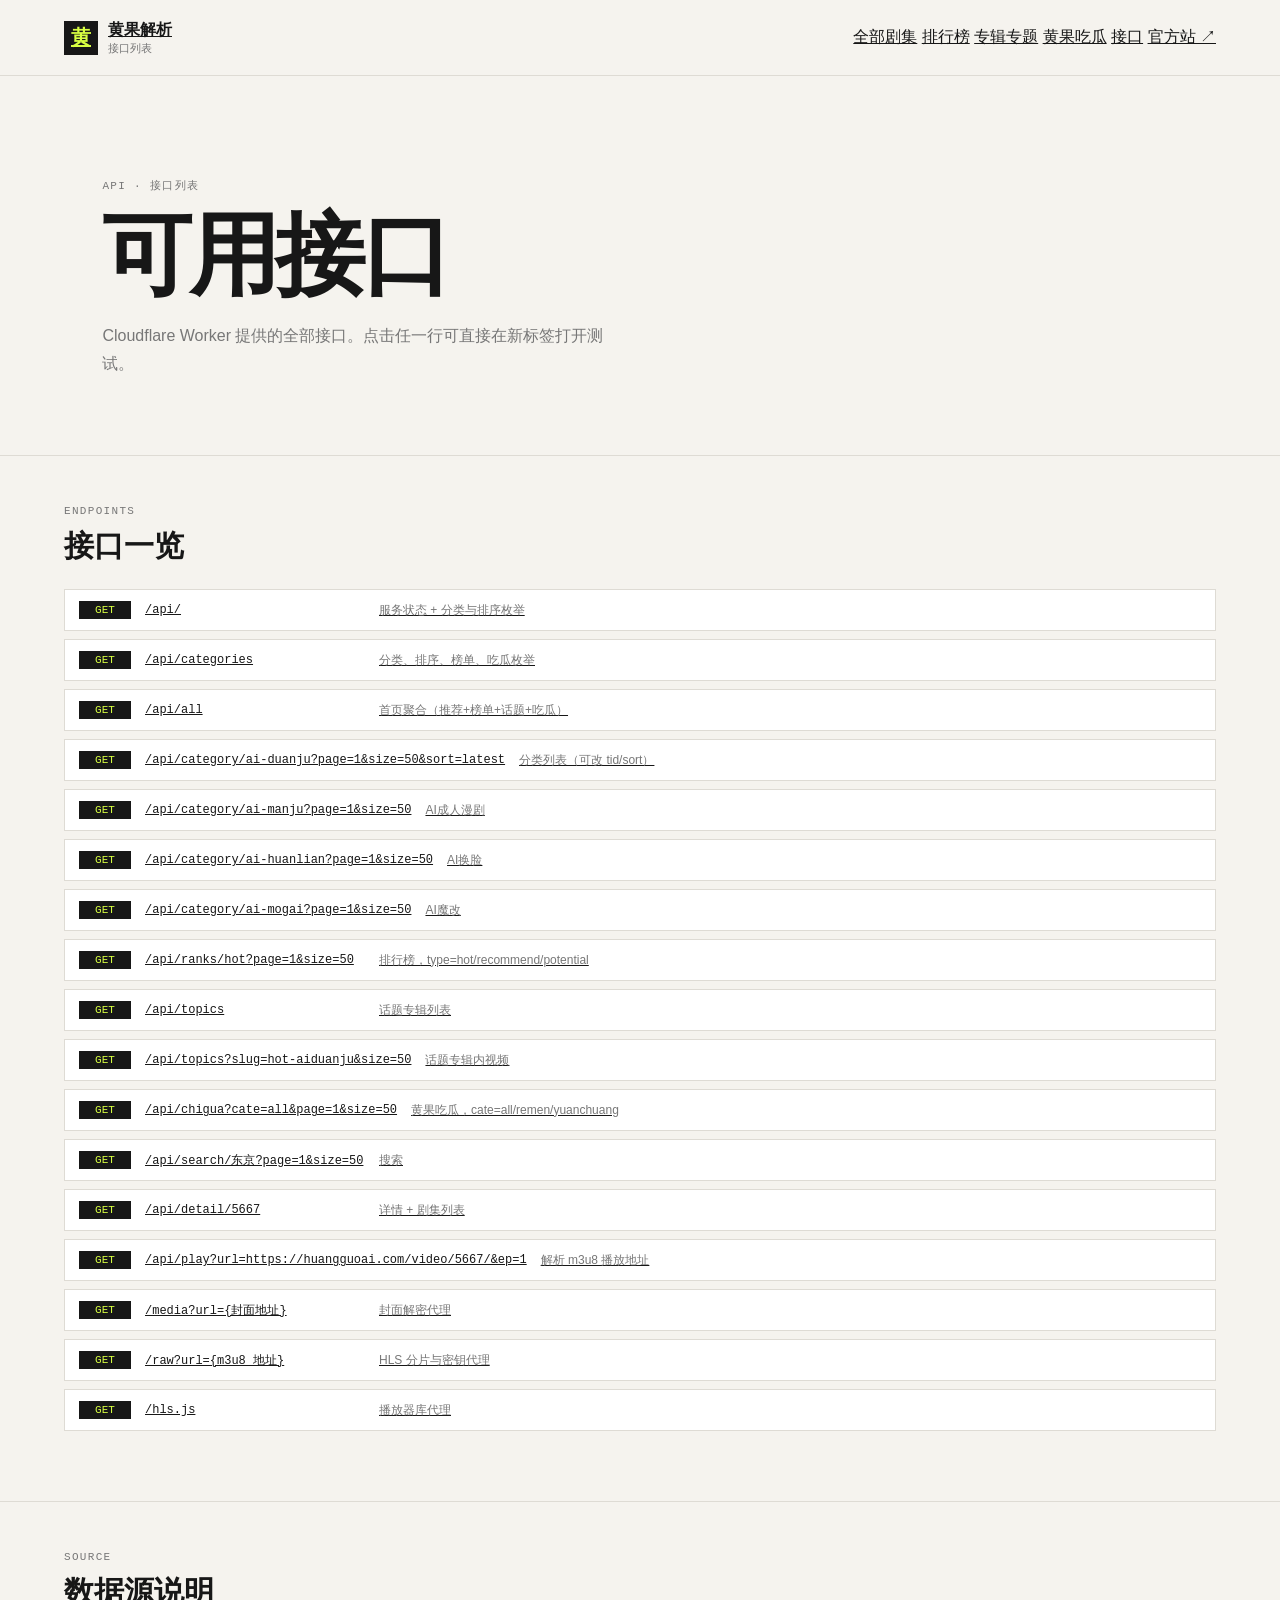
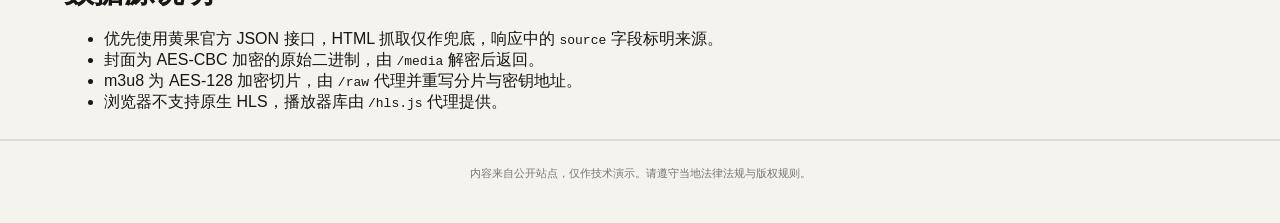
==== api.html @ 6e8de3b2 "feat: separate pages for ranks, topics, chigua and api list" ====
<!doctype html>
<html lang="zh-CN">
<head>
<meta charset="UTF-8">
<meta name="viewport" content="width=device-width,initial-scale=1">
<title>接口列表 · 黄果解析</title>
<link rel="stylesheet" href="style.css">
</head>
<body>
<header class="topbar">
  <div class="brand"><a class="mark" href="index.html">黄</a><div><a class="home-link" href="index.html"><strong>黄果解析</strong></a><small>接口列表</small></div></div>
  <nav class="top-nav">
    <a href="index.html">全部剧集</a>
    <a href="ranks.html">排行榜</a>
    <a href="topics.html">专辑专题</a>
    <a href="chigua.html">黄果吃瓜</a>
    <a class="active" href="api.html">接口</a>
    <a href="https://huangguoai.com" target="_blank" rel="noreferrer">官方站 ↗</a>
  </nav>
</header>

<main>
  <section class="hero compact">
    <div class="eyebrow">API · 接口列表</div>
    <h1>可用接口</h1>
    <p>Cloudflare Worker 提供的全部接口。点击任一行可直接在新标签打开测试。</p>
  </section>

  <section class="panel">
    <div class="panel-head"><div><span class="section-label">ENDPOINTS</span><h2>接口一览</h2></div></div>
    <div class="api-list" id="api-list"></div>
  </section>

  <section class="panel">
    <div class="panel-head"><div><span class="section-label">SOURCE</span><h2>数据源说明</h2></div></div>
    <ul class="notes">
      <li>优先使用黄果官方 JSON 接口，HTML 抓取仅作兜底，响应中的 <code>source</code> 字段标明来源。</li>
      <li>封面为 AES-CBC 加密的原始二进制，由 <code>/media</code> 解密后返回。</li>
      <li>m3u8 为 AES-128 加密切片，由 <code>/raw</code> 代理并重写分片与密钥地址。</li>
      <li>浏览器不支持原生 HLS，播放器库由 <code>/hls.js</code> 代理提供。</li>
    </ul>
  </section>
</main>

<footer>内容来自公开站点，仅作技术演示。请遵守当地法律法规与版权规则。</footer>

<script src="app.js"></script>
<script>
const API_DOCS = [
  ['GET', '/api/', '服务状态 + 分类与排序枚举'],
  ['GET', '/api/categories', '分类、排序、榜单、吃瓜枚举'],
  ['GET', '/api/all', '首页聚合（推荐+榜单+话题+吃瓜）'],
  ['GET', '/api/category/ai-duanju?page=1&size=50&sort=latest', '分类列表（可改 tid/sort）'],
  ['GET', '/api/category/ai-manju?page=1&size=50', 'AI成人漫剧'],
  ['GET', '/api/category/ai-huanlian?page=1&size=50', 'AI换脸'],
  ['GET', '/api/category/ai-mogai?page=1&size=50', 'AI魔改'],
  ['GET', '/api/ranks/hot?page=1&size=50', '排行榜，type=hot/recommend/potential'],
  ['GET', '/api/topics', '话题专辑列表'],
  ['GET', '/api/topics?slug=hot-aiduanju&size=50', '话题专辑内视频'],
  ['GET', '/api/chigua?cate=all&page=1&size=50', '黄果吃瓜，cate=all/remen/yuanchuang'],
  ['GET', '/api/search/东京?page=1&size=50', '搜索'],
  ['GET', '/api/detail/5667', '详情 + 剧集列表'],
  ['GET', '/api/play?url=https://huangguoai.com/video/5667/&ep=1', '解析 m3u8 播放地址'],
  ['GET', '/media?url={封面地址}', '封面解密代理'],
  ['GET', '/raw?url={m3u8 地址}', 'HLS 分片与密钥代理'],
  ['GET', '/hls.js', '播放器库代理']
];
const list = document.getElementById('api-list');
list.innerHTML = API_DOCS.map((d) => {
  const href = API_BASE + d[1].replace(/\{.*?\}/g, '').replace(/&size=50/g, '&size=50');
  return `<a class="api-row" href="${esc(href)}" target="_blank" rel="noreferrer"><span class="m">${d[0]}</span><code>${esc(d[1])}</code><span class="d">${esc(d[2])}</span></a>`;
}).join('');
</script>
</body>
</html>
---- style.css ----
:root{--ink:#171717;--muted:#777;--line:#dedbd4;--paper:#f5f3ee;--accent:#d8ff42;--red:#ec5a42}
*{box-sizing:border-box}
body{margin:0;background:var(--paper);color:var(--ink);font-family:Manrope,"PingFang SC","Microsoft YaHei",Arial,sans-serif}
a{color:inherit}
.topbar{height:76px;border-bottom:1px solid var(--line);display:flex;align-items:center;justify-content:space-between;padding:0 clamp(20px,5vw,72px);position:sticky;top:0;background:var(--paper);z-index:20}
.top-actions{display:flex;gap:18px}
.top-actions a{font-size:13px;text-decoration:none;border-bottom:1px solid}
.brand{display:flex;align-items:center;gap:10px}
.brand strong{display:block;font-size:16px}
.brand small{display:block;color:var(--muted);font:11px "DM Mono",monospace}
.mark{display:grid;place-items:center;width:34px;height:34px;background:var(--ink);color:var(--accent);font-weight:800;font-size:20px}
.hero{padding:clamp(50px,8vw,104px) clamp(20px,8vw,120px) 60px;border-bottom:1px solid var(--line)}
.eyebrow,.section-label{font:11px "DM Mono",monospace;letter-spacing:.12em;color:var(--muted);text-transform:uppercase}
.hero h1{font-size:clamp(42px,7vw,96px);line-height:.94;letter-spacing:-.04em;margin:20px 0 24px;max-width:800px}
.hero h1 em{font-style:normal;color:#a4b900}
.hero p{color:var(--muted);max-width:520px;line-height:1.8}
.hero form{display:flex;max-width:650px;margin-top:34px}
.hero input{min-width:0;flex:1;background:#fff;border:1px solid var(--ink);border-right:0;padding:17px 20px;font-size:15px;outline:none}
.hero form button{background:var(--ink);color:#fff;border:0;padding:0 28px;font-weight:700;cursor:pointer}
.quick{display:flex;gap:8px;margin-top:16px;flex-wrap:wrap}
.quick button{border:1px solid var(--line);background:transparent;padding:8px 13px;color:var(--muted);cursor:pointer;font-size:12px}
.quick button:hover{background:var(--ink);color:#fff;border-color:var(--ink)}
.section-nav{display:flex;gap:8px;flex-wrap:wrap;padding:20px clamp(20px,5vw,72px);border-bottom:1px solid var(--line);position:sticky;top:76px;background:var(--paper);z-index:19}
.section-nav a{font-size:12px;text-decoration:none;border:1px solid var(--line);padding:7px 12px;color:var(--muted)}
.section-nav a:hover{background:var(--accent);color:var(--ink);border-color:var(--ink)}
.panel{padding:44px clamp(20px,5vw,72px) 10px;border-bottom:1px solid var(--line)}
.panel-head{display:flex;justify-content:space-between;gap:24px;align-items:end;flex-wrap:wrap}
.panel-head h2{font-size:30px;margin:8px 0 0}
.chips{display:flex;flex-wrap:wrap;gap:6px}
.chips.sub{margin:16px 0 0}
.chips button{border:1px solid var(--line);background:transparent;padding:8px 13px;color:var(--muted);cursor:pointer;font-size:12px}
.chips button:hover{background:#eae7e0}
.chips button.active{background:var(--ink);color:#fff;border-color:var(--ink)}
.status{padding:18px 0 4px;color:var(--muted);font:11px "DM Mono",monospace}
.grid{padding:18px 0 56px;display:grid;grid-template-columns:repeat(auto-fill,minmax(170px,1fr));gap:24px}
.grid.mini{padding:22px 0 0;grid-template-columns:repeat(auto-fill,minmax(130px,1fr))}
.card{cursor:pointer}
.cover{position:relative;aspect-ratio:3/4;background:#dedbd4;overflow:hidden;display:grid;place-items:center;color:#888;font-size:26px;font-weight:800}
.cover img{width:100%;height:100%;object-fit:cover}
.score{position:absolute;left:8px;top:8px;background:var(--ink);color:var(--accent);font-style:normal;font-size:11px;padding:3px 7px;font-weight:700}
.card-body h3{font-size:14px;margin:13px 0 5px;line-height:1.4}
.card-body p{margin:0;color:var(--muted);font-size:11px;line-height:1.5}
.empty,.loading,.error{padding:42px 0;color:var(--muted)}
.pager{display:flex;align-items:center;gap:14px;padding:0 0 48px;font-size:12px;color:var(--muted)}
.pager button{border:1px solid var(--line);background:#fff;padding:9px 16px;cursor:pointer}
.pager button:disabled{opacity:.4;cursor:not-allowed}
.api-list{padding:22px 0 60px;display:grid;gap:8px}
.api-row{display:grid;grid-template-columns:52px minmax(220px,auto) 1fr;gap:14px;align-items:center;border:1px solid var(--line);background:#fff;padding:11px 14px;font-size:12px}
.api-row .m{font:11px "DM Mono",monospace;background:var(--ink);color:var(--accent);text-align:center;padding:3px 0}
.api-row code{font:12px "DM Mono",monospace;word-break:break-all}
.api-row .d{color:var(--muted)}
.tags{display:flex;gap:6px;flex-wrap:wrap;margin-top:10px}
.tags span{border:1px solid var(--line);font-size:11px;padding:3px 8px;color:var(--muted)}
dialog{border:0;padding:0;width:min(760px,calc(100% - 30px));max-height:88vh;overflow:auto;background:var(--paper);color:var(--ink);box-shadow:0 20px 80px #0003}
dialog::backdrop{background:#0006}
.close{position:sticky;float:right;margin:12px 14px 0 0;border:0;background:transparent;font-size:28px;cursor:pointer;z-index:2}
#detail-content{padding:36px}
.detail-head{display:flex;gap:24px;padding:15px 0 28px;border-bottom:1px solid var(--line)}
.detail-head img{width:120px;height:160px;object-fit:cover;flex:none}
.detail-head h2{font-size:26px;margin:12px 0 8px}
.detail-head p{color:var(--muted);line-height:1.7;margin:0}
.episodes{display:flex;flex-wrap:wrap;gap:8px;padding:24px 0}
.episodes button{border:1px solid var(--line);background:#fff;padding:10px 15px;cursor:pointer}
.episodes button:hover{background:var(--accent);border-color:var(--ink)}
video{width:100%;max-height:420px;background:#000}
.source{display:block;color:var(--muted);font-size:11px;margin-top:10px}
footer{text-align:center;border-top:1px solid var(--line);padding:25px;color:var(--muted);font-size:11px}
@media(max-width:760px){
  .panel-head{display:block}
  .chips{margin-top:16px}
  .hero h1{font-size:52px}
  .grid{grid-template-columns:repeat(2,1fr);gap:16px}
  .section-nav{top:0;position:static}
  .topbar{position:static}
  .detail-head h2{font-size:20px}
  .api-row{grid-template-columns:46px 1fr;row-gap:6px}
  .api-row .d{grid-column:1/-1}
}
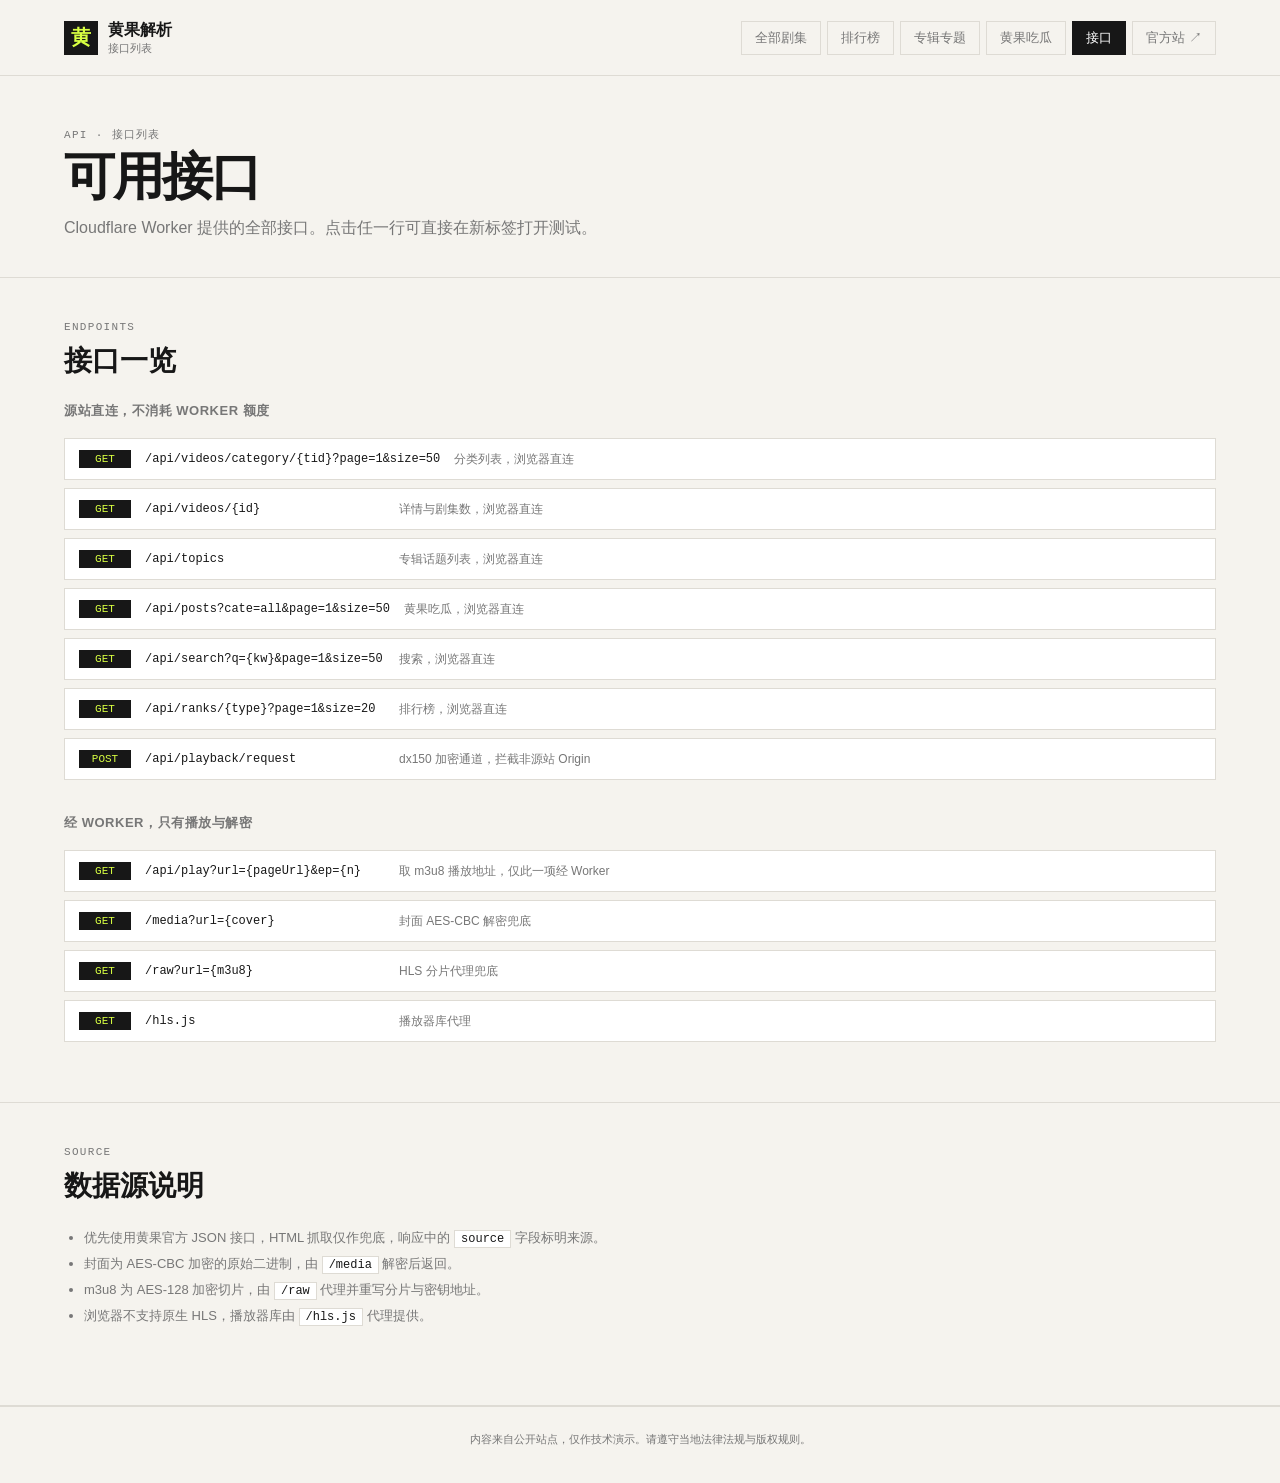
==== commit 11b1c317: "docs: rewrite api page to reflect browser-direct architecture" ====
--- a/api.html
+++ b/api.html
@@ -46,30 +46,32 @@
 
 <script src="app.js"></script>
 <script>
-const API_DOCS = [
-  ['GET', '/api/', '服务状态 + 分类与排序枚举'],
-  ['GET', '/api/categories', '分类、排序、榜单、吃瓜枚举'],
-  ['GET', '/api/all', '首页聚合（推荐+榜单+话题+吃瓜）'],
-  ['GET', '/api/category/ai-duanju?page=1&size=50&sort=latest', '分类列表（可改 tid/sort）'],
-  ['GET', '/api/category/ai-manju?page=1&size=50', 'AI成人漫剧'],
-  ['GET', '/api/category/ai-huanlian?page=1&size=50', 'AI换脸'],
-  ['GET', '/api/category/ai-mogai?page=1&size=50', 'AI魔改'],
-  ['GET', '/api/ranks/hot?page=1&size=50', '排行榜，type=hot/recommend/potential'],
-  ['GET', '/api/topics', '话题专辑列表'],
-  ['GET', '/api/topics?slug=hot-aiduanju&size=50', '话题专辑内视频'],
-  ['GET', '/api/chigua?cate=all&page=1&size=50', '黄果吃瓜，cate=all/remen/yuanchuang'],
-  ['GET', '/api/search/东京?page=1&size=50', '搜索'],
-  ['GET', '/api/detail/5667', '详情 + 剧集列表'],
-  ['GET', '/api/play?url=https://huangguoai.com/video/5667/&ep=1', '解析 m3u8 播放地址'],
-  ['GET', '/media?url={封面地址}', '封面解密代理'],
-  ['GET', '/raw?url={m3u8 地址}', 'HLS 分片与密钥代理'],
-  ['GET', '/hls.js', '播放器库代理']
+const SOURCE_DOCS = [
+  ["GET", "/api/videos/category/{tid}?page=1&size=50", "\u5206\u7c7b\u5217\u8868\uff0c\u6d4f\u89c8\u5668\u76f4\u8fde"],
+  ["GET", "/api/videos/{id}", "\u8be6\u60c5\u4e0e\u5267\u96c6\u6570\uff0c\u6d4f\u89c8\u5668\u76f4\u8fde"],
+  ["GET", "/api/topics", "\u4e13\u8f91\u8bdd\u9898\u5217\u8868\uff0c\u6d4f\u89c8\u5668\u76f4\u8fde"],
+  ["GET", "/api/posts?cate=all&page=1&size=50", "\u9ec4\u679c\u5403\u74dc\uff0c\u6d4f\u89c8\u5668\u76f4\u8fde"],
+  ["GET", "/api/search?q={kw}&page=1&size=50", "\u641c\u7d22\uff0c\u6d4f\u89c8\u5668\u76f4\u8fde"],
+  ["GET", "/api/ranks/{type}?page=1&size=20", "\u6392\u884c\u699c\uff0c\u6d4f\u89c8\u5668\u76f4\u8fde"],
+  ["POST", "/api/playback/request", "dx150 \u52a0\u5bc6\u901a\u9053\uff0c\u62e6\u622a\u975e\u6e90\u7ad9 Origin"]
 ];
-const list = document.getElementById('api-list');
-list.innerHTML = API_DOCS.map((d) => {
-  const href = API_BASE + d[1].replace(/\{.*?\}/g, '').replace(/&size=50/g, '&size=50');
+const WORKER_DOCS = [
+  ["GET", "/api/play?url={pageUrl}&ep={n}", "\u53d6 m3u8 \u64ad\u653e\u5730\u5740\uff0c\u4ec5\u6b64\u4e00\u9879\u7ecf Worker"],
+  ["GET", "/media?url={cover}", "\u5c01\u9762 AES-CBC \u89e3\u5bc6\u515c\u5e95"],
+  ["GET", "/raw?url={m3u8}", "HLS \u5206\u7247\u4ee3\u7406\u515c\u5e95"],
+  ["GET", "/hls.js", "\u64ad\u653e\u5668\u5e93\u4ee3\u7406"]
+];
+const list = document.getElementById("api-list");
+const SRC = "https://huangguoai.io";
+const WK = "https://huangguo-parser.13681235735.workers.dev";
+function row(prefix, d) {
+  const href = prefix + d[1].replace(/\{.*?\}/g, "");
   return `<a class="api-row" href="${esc(href)}" target="_blank" rel="noreferrer"><span class="m">${d[0]}</span><code>${esc(d[1])}</code><span class="d">${esc(d[2])}</span></a>`;
-}).join('');
+}
+list.innerHTML = "<div class=\"api-group\">\u6e90\u7ad9\u76f4\u8fde\uff0c\u4e0d\u6d88\u8017 Worker \u989d\u5ea6</div>"
+  + SOURCE_DOCS.map((d) => row(SRC, d)).join("")
+  + "<div class=\"api-group\">\u7ecf Worker\uff0c\u53ea\u6709\u64ad\u653e\u4e0e\u89e3\u5bc6</div>"
+  + WORKER_DOCS.map((d) => row(WK, d)).join("");
 </script>
 </body>
 </html>
--- a/style.css
+++ b/style.css
@@ -2,37 +2,39 @@
 *{box-sizing:border-box}
 body{margin:0;background:var(--paper);color:var(--ink);font-family:Manrope,"PingFang SC","Microsoft YaHei",Arial,sans-serif}
 a{color:inherit}
-.topbar{height:76px;border-bottom:1px solid var(--line);display:flex;align-items:center;justify-content:space-between;padding:0 clamp(20px,5vw,72px);position:sticky;top:0;background:var(--paper);z-index:20}
-.top-actions{display:flex;gap:18px}
-.top-actions a{font-size:13px;text-decoration:none;border-bottom:1px solid}
+.topbar{min-height:76px;border-bottom:1px solid var(--line);display:flex;align-items:center;justify-content:space-between;gap:20px;padding:12px clamp(20px,5vw,72px);position:sticky;top:0;background:var(--paper);z-index:20;flex-wrap:wrap}
 .brand{display:flex;align-items:center;gap:10px}
 .brand strong{display:block;font-size:16px}
 .brand small{display:block;color:var(--muted);font:11px "DM Mono",monospace}
-.mark{display:grid;place-items:center;width:34px;height:34px;background:var(--ink);color:var(--accent);font-weight:800;font-size:20px}
-.hero{padding:clamp(50px,8vw,104px) clamp(20px,8vw,120px) 60px;border-bottom:1px solid var(--line)}
+.home-link{text-decoration:none}
+.mark{display:grid;place-items:center;width:34px;height:34px;background:var(--ink);color:var(--accent);font-weight:800;font-size:20px;text-decoration:none;flex:none}
+.top-nav{display:flex;gap:6px;flex-wrap:wrap}
+.top-nav a{font-size:13px;text-decoration:none;border:1px solid var(--line);padding:7px 13px;color:var(--muted)}
+.top-nav a:hover{background:#eae7e0;color:var(--ink)}
+.top-nav a.active{background:var(--ink);color:#fff;border-color:var(--ink)}
+.hero{padding:clamp(46px,7vw,92px) clamp(20px,8vw,120px) 52px;border-bottom:1px solid var(--line)}
+.hero.compact{padding:clamp(32px,4vw,56px) clamp(20px,5vw,72px) 34px}
 .eyebrow,.section-label{font:11px "DM Mono",monospace;letter-spacing:.12em;color:var(--muted);text-transform:uppercase}
-.hero h1{font-size:clamp(42px,7vw,96px);line-height:.94;letter-spacing:-.04em;margin:20px 0 24px;max-width:800px}
+.hero h1{font-size:clamp(40px,6vw,84px);line-height:.98;letter-spacing:-.04em;margin:16px 0 18px;max-width:820px}
+.hero.compact h1{font-size:clamp(30px,4vw,52px);margin:10px 0 12px}
 .hero h1 em{font-style:normal;color:#a4b900}
-.hero p{color:var(--muted);max-width:520px;line-height:1.8}
-.hero form{display:flex;max-width:650px;margin-top:34px}
-.hero input{min-width:0;flex:1;background:#fff;border:1px solid var(--ink);border-right:0;padding:17px 20px;font-size:15px;outline:none}
+.hero p{color:var(--muted);max-width:560px;line-height:1.8;margin:0}
+.hero form{display:flex;max-width:650px;margin-top:28px}
+.hero input{min-width:0;flex:1;background:#fff;border:1px solid var(--ink);border-right:0;padding:16px 20px;font-size:15px;outline:none}
 .hero form button{background:var(--ink);color:#fff;border:0;padding:0 28px;font-weight:700;cursor:pointer}
 .quick{display:flex;gap:8px;margin-top:16px;flex-wrap:wrap}
 .quick button{border:1px solid var(--line);background:transparent;padding:8px 13px;color:var(--muted);cursor:pointer;font-size:12px}
 .quick button:hover{background:var(--ink);color:#fff;border-color:var(--ink)}
-.section-nav{display:flex;gap:8px;flex-wrap:wrap;padding:20px clamp(20px,5vw,72px);border-bottom:1px solid var(--line);position:sticky;top:76px;background:var(--paper);z-index:19}
-.section-nav a{font-size:12px;text-decoration:none;border:1px solid var(--line);padding:7px 12px;color:var(--muted)}
-.section-nav a:hover{background:var(--accent);color:var(--ink);border-color:var(--ink)}
-.panel{padding:44px clamp(20px,5vw,72px) 10px;border-bottom:1px solid var(--line)}
+.panel{padding:38px clamp(20px,5vw,72px) 20px;border-bottom:1px solid var(--line)}
 .panel-head{display:flex;justify-content:space-between;gap:24px;align-items:end;flex-wrap:wrap}
-.panel-head h2{font-size:30px;margin:8px 0 0}
+.panel-head h2{font-size:28px;margin:8px 0 0}
 .chips{display:flex;flex-wrap:wrap;gap:6px}
 .chips.sub{margin:16px 0 0}
 .chips button{border:1px solid var(--line);background:transparent;padding:8px 13px;color:var(--muted);cursor:pointer;font-size:12px}
 .chips button:hover{background:#eae7e0}
 .chips button.active{background:var(--ink);color:#fff;border-color:var(--ink)}
-.status{padding:18px 0 4px;color:var(--muted);font:11px "DM Mono",monospace}
-.grid{padding:18px 0 56px;display:grid;grid-template-columns:repeat(auto-fill,minmax(170px,1fr));gap:24px}
+.status{padding:16px 0 4px;color:var(--muted);font:11px "DM Mono",monospace}
+.grid{padding:18px 0 40px;display:grid;grid-template-columns:repeat(auto-fill,minmax(170px,1fr));gap:24px}
 .grid.mini{padding:22px 0 0;grid-template-columns:repeat(auto-fill,minmax(130px,1fr))}
 .card{cursor:pointer}
 .cover{position:relative;aspect-ratio:3/4;background:#dedbd4;overflow:hidden;display:grid;place-items:center;color:#888;font-size:26px;font-weight:800}
@@ -41,14 +43,18 @@
 .card-body h3{font-size:14px;margin:13px 0 5px;line-height:1.4}
 .card-body p{margin:0;color:var(--muted);font-size:11px;line-height:1.5}
 .empty,.loading,.error{padding:42px 0;color:var(--muted)}
-.pager{display:flex;align-items:center;gap:14px;padding:0 0 48px;font-size:12px;color:var(--muted)}
-.pager button{border:1px solid var(--line);background:#fff;padding:9px 16px;cursor:pointer}
-.pager button:disabled{opacity:.4;cursor:not-allowed}
-.api-list{padding:22px 0 60px;display:grid;gap:8px}
-.api-row{display:grid;grid-template-columns:52px minmax(220px,auto) 1fr;gap:14px;align-items:center;border:1px solid var(--line);background:#fff;padding:11px 14px;font-size:12px}
+.load-more{padding:0 0 52px;text-align:center}
+.load-more button{border:1px solid var(--ink);background:#fff;padding:13px 34px;cursor:pointer;font-size:13px;font-weight:600}
+.load-more button:hover{background:var(--accent)}
+.load-more .done{color:var(--muted);font:11px "DM Mono",monospace;padding:14px 0}
+.api-list{padding:22px 0 40px;display:grid;gap:8px}
+.api-row{display:grid;grid-template-columns:52px minmax(240px,auto) 1fr;gap:14px;align-items:center;border:1px solid var(--line);background:#fff;padding:11px 14px;font-size:12px;text-decoration:none}
+.api-row:hover{background:var(--accent);border-color:var(--ink)}
 .api-row .m{font:11px "DM Mono",monospace;background:var(--ink);color:var(--accent);text-align:center;padding:3px 0}
 .api-row code{font:12px "DM Mono",monospace;word-break:break-all}
 .api-row .d{color:var(--muted)}
+.notes{margin:0;padding:20px 0 56px 20px;color:var(--muted);line-height:2;font-size:13px}
+.notes code{background:#fff;border:1px solid var(--line);padding:1px 6px;font:12px "DM Mono",monospace;color:var(--ink)}
 .tags{display:flex;gap:6px;flex-wrap:wrap;margin-top:10px}
 .tags span{border:1px solid var(--line);font-size:11px;padding:3px 8px;color:var(--muted)}
 dialog{border:0;padding:0;width:min(760px,calc(100% - 30px));max-height:88vh;overflow:auto;background:var(--paper);color:var(--ink);box-shadow:0 20px 80px #0003}
@@ -65,14 +71,18 @@
 video{width:100%;max-height:420px;background:#000}
 .source{display:block;color:var(--muted);font-size:11px;margin-top:10px}
 footer{text-align:center;border-top:1px solid var(--line);padding:25px;color:var(--muted);font-size:11px}
-@media(max-width:760px){
+@media(max-width:860px){
+  .topbar{position:static}
   .panel-head{display:block}
   .chips{margin-top:16px}
-  .hero h1{font-size:52px}
+  .hero h1{font-size:44px}
+  .hero.compact h1{font-size:32px}
   .grid{grid-template-columns:repeat(2,1fr);gap:16px}
-  .section-nav{top:0;position:static}
-  .topbar{position:static}
-  .detail-head h2{font-size:20px}
   .api-row{grid-template-columns:46px 1fr;row-gap:6px}
   .api-row .d{grid-column:1/-1}
+  .detail-head h2{font-size:20px}
 }
+
+/* 接口页分组标题 */
+.api-group{margin:26px 0 10px;font-size:13px;font-weight:700;letter-spacing:.04em;color:var(--muted);text-transform:uppercase}
+.api-group:first-child{margin-top:0}
